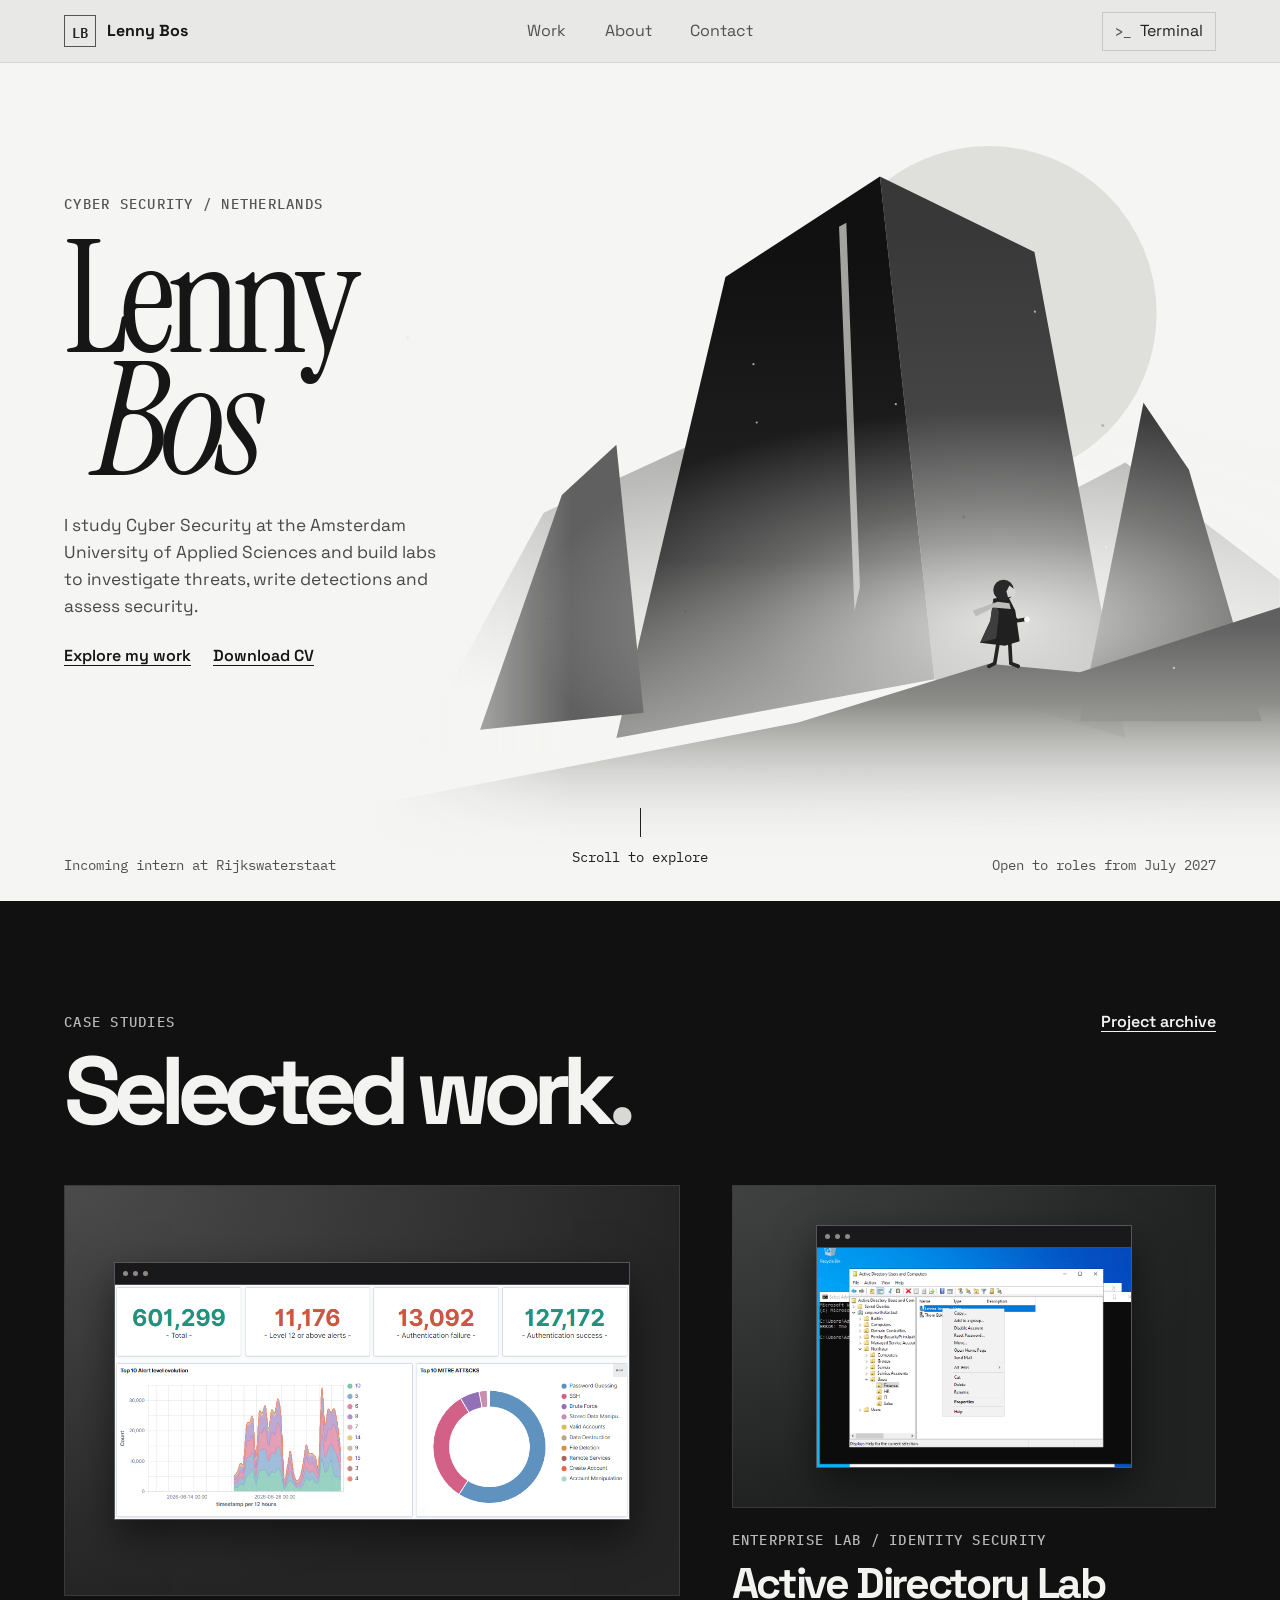
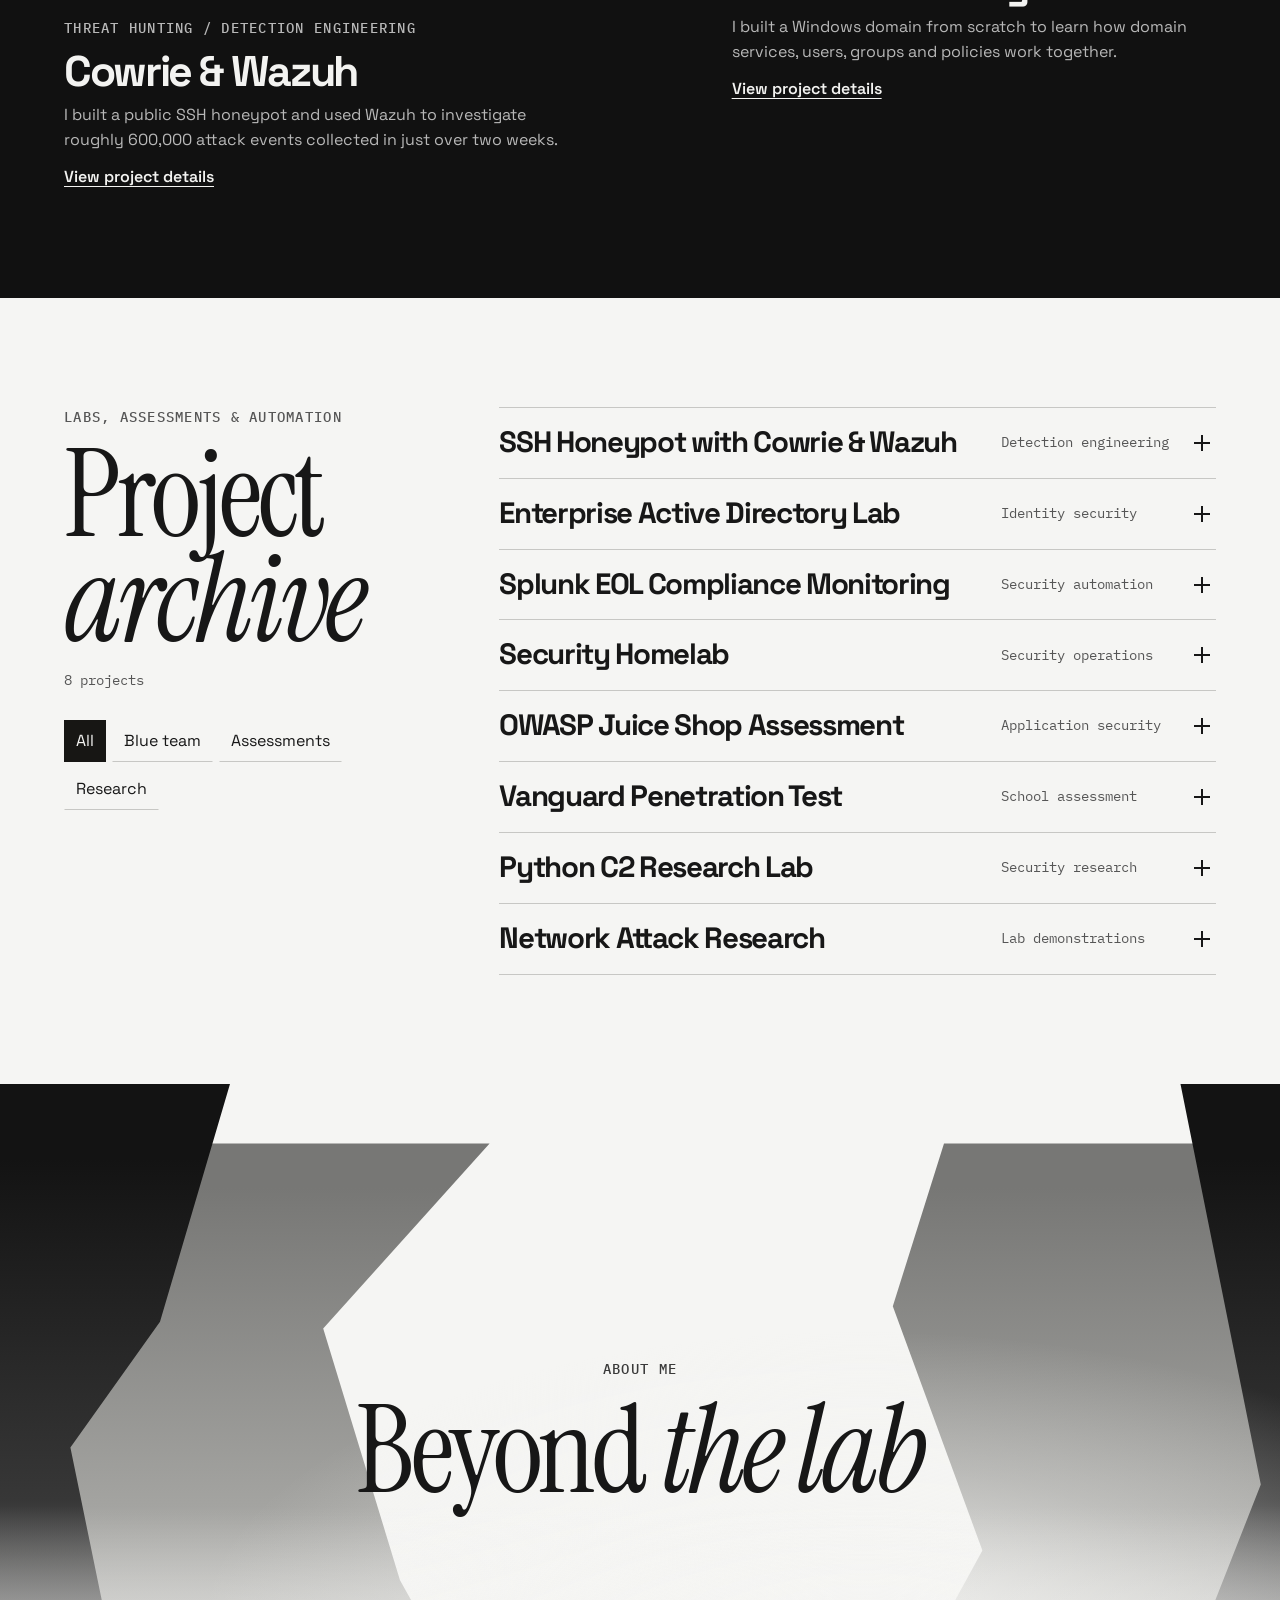
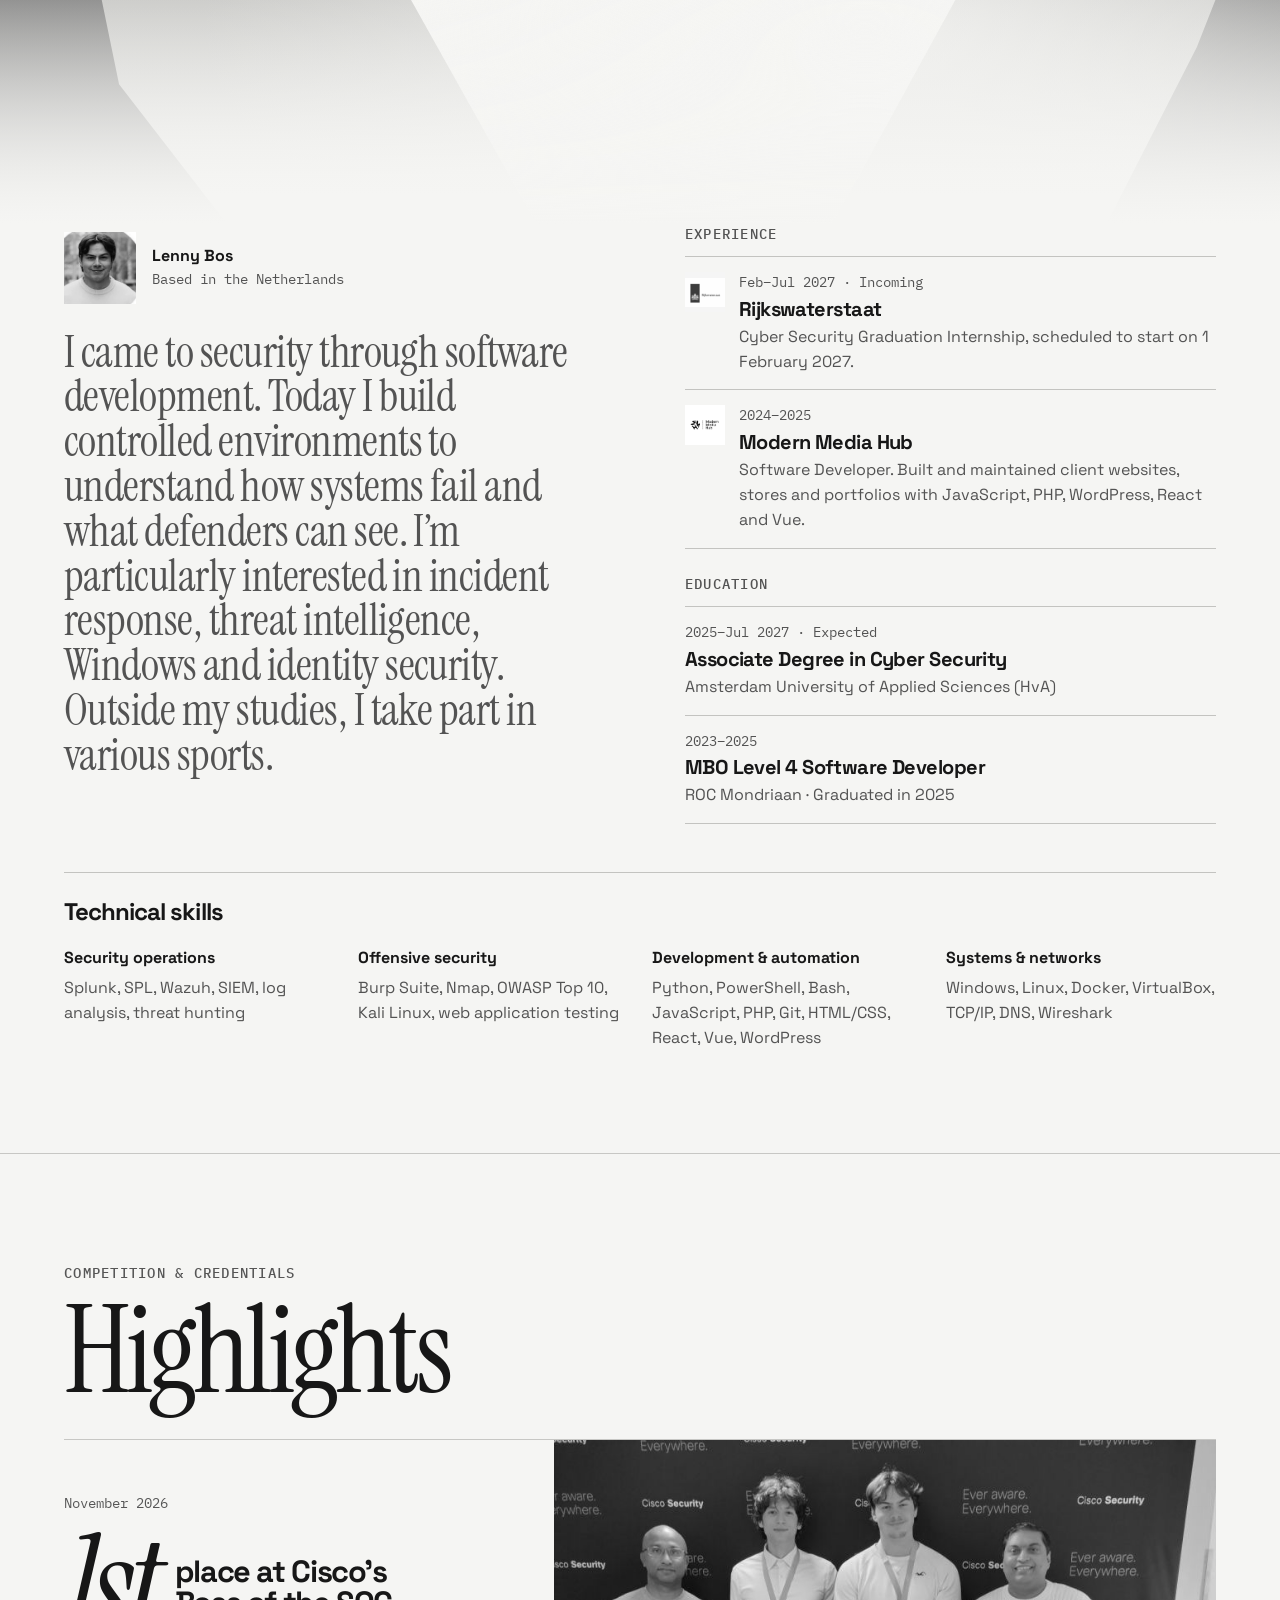
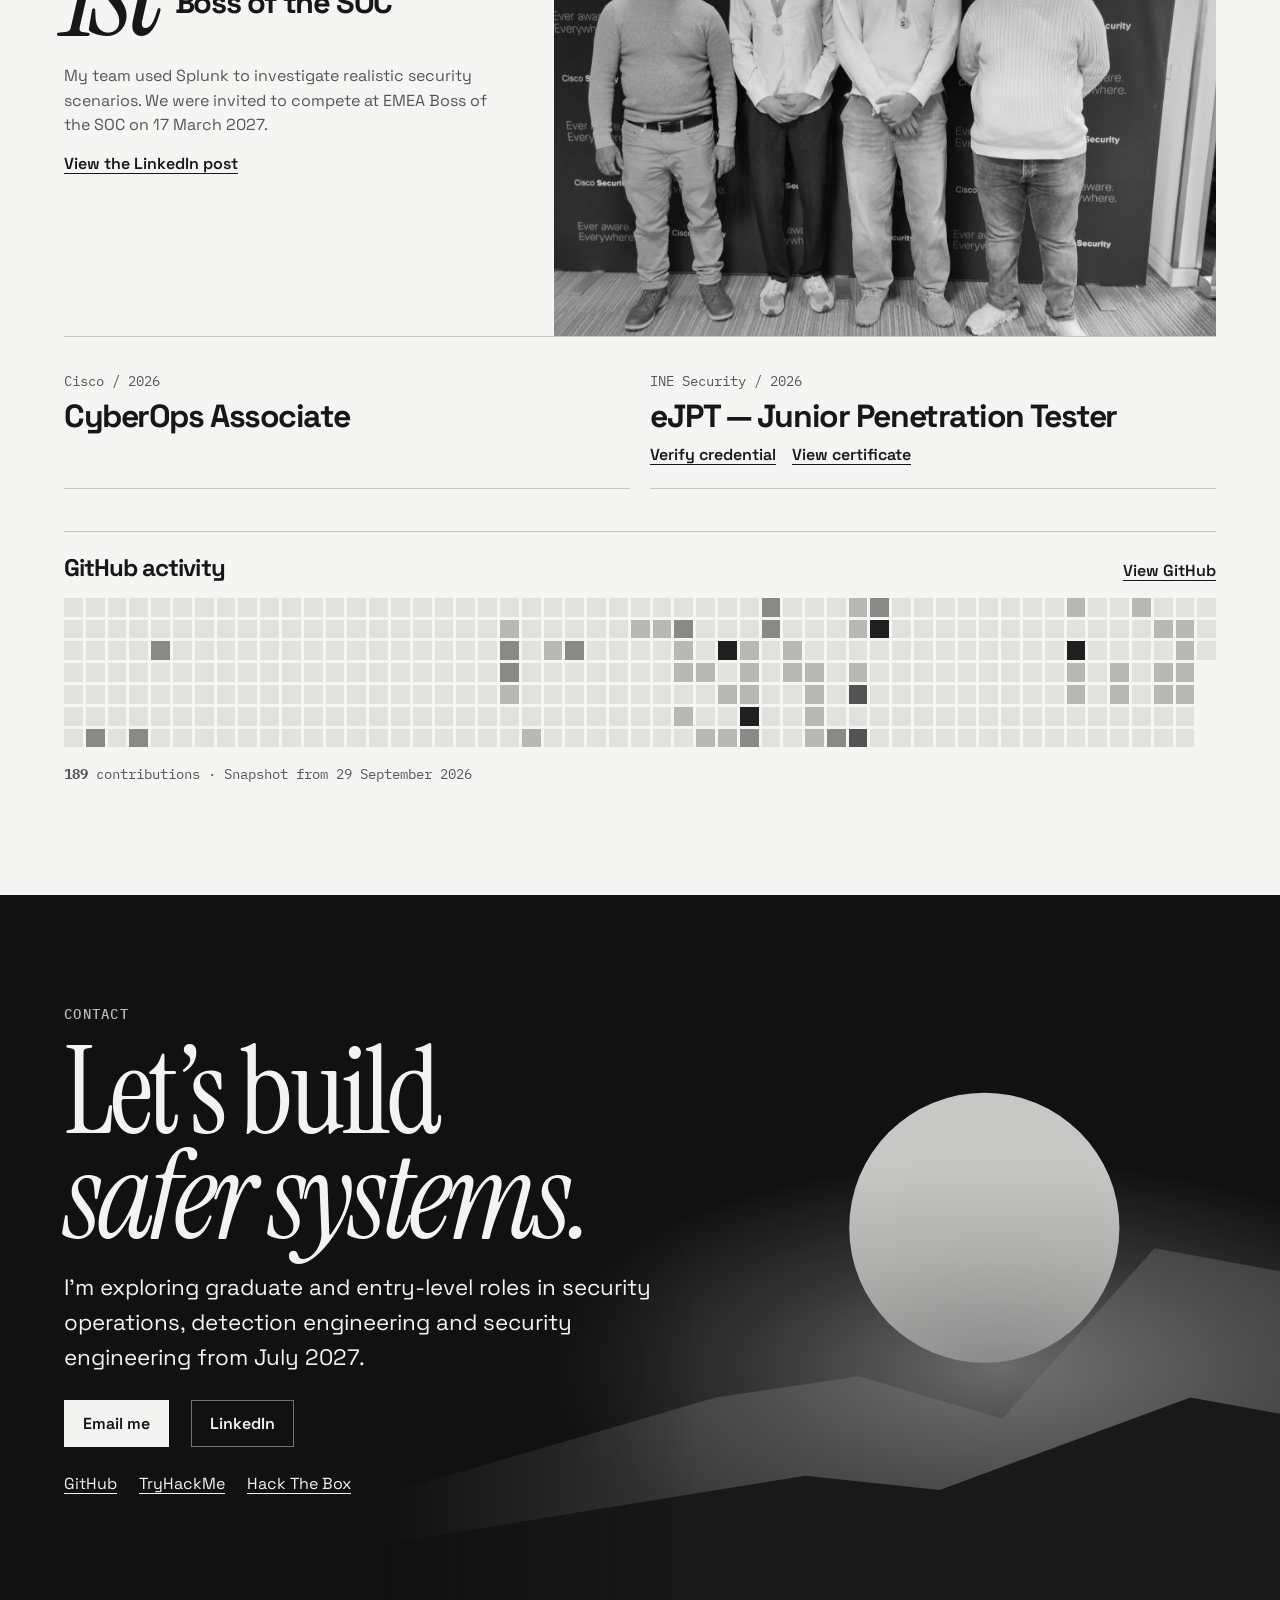
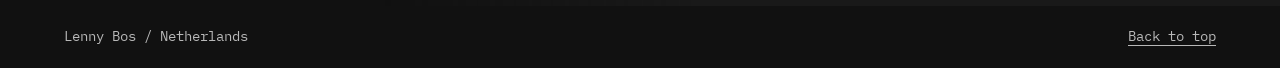
==== illustrated.html @ 84bdfced "Update" ====
<!doctype html>
<html lang="en">
<head>
  <meta charset="utf-8">
  <meta name="viewport" content="width=device-width, initial-scale=1">
  <meta name="theme-color" content="#f5f5f3">
  <meta name="description" content="Lenny Bos, Cyber Security student in the Netherlands. Explore hands-on work in detection engineering, threat hunting and security assessment.">
  <title>Lenny Bos — Cyber Security Portfolio</title>
  <link rel="icon" href="./favicon.ico?v=apple">
  <link rel="preconnect" href="https://fonts.googleapis.com">
  <link rel="preconnect" href="https://fonts.gstatic.com" crossorigin>
  <link href="https://fonts.googleapis.com/css2?family=IBM+Plex+Mono:wght@400;500;600&family=Instrument+Serif:ital@0;1&family=Space+Grotesk:wght@400;500;600;700&display=swap" rel="stylesheet">
  <link rel="stylesheet" href="./style.css">
  <script src="./activity.js" defer></script>
  <script src="./main.js" defer></script>
  <script src="./scenes.js" defer></script>
</head>
<body id="top">
  <a class="skip" href="#main">Skip to content</a>
  <header class="header">
    <div class="shell header-inner">
      <a class="brand" href="#top" aria-label="Lenny Bos, back to top"><span class="brand-icon" aria-hidden="true">LB</span> <span>Lenny Bos</span></a>
      <nav aria-label="Main navigation">
        <a href="#work">Work</a>
        <a href="#about">About</a>
        <a href="#contact">Contact</a>
      </nav>
      <div class="header-actions" hidden><button class="terminal-trigger" type="button" data-terminal><span aria-hidden="true">&gt;_</span> Terminal</button></div>
    </div>
  </header>
  <main id="main">
    <section class="hero" aria-labelledby="hero-title">
      <div class="hero-art" aria-hidden="true"><canvas data-scene="station"></canvas></div>
      <div class="hero-inner shell">
        <div class="hero-copy">
          <p class="mono kicker">Cyber Security / Netherlands</p>
          <h1 id="hero-title">Lenny <em>Bos</em></h1>
          <p class="hero-description">I study Cyber Security at the Amsterdam University of Applied Sciences and build labs to investigate threats, write detections and assess security.</p>
          <div class="actions">
            <a class="text-link" href="#work">Explore my work</a>
            <a class="text-link" href="./cv/CV_LENNY_BOS.pdf" download="Lenny_Bos_Resume.pdf">Download CV</a>
          </div>
        </div>
        <div class="hero-meta mono">
          <span>Incoming intern at Rijkswaterstaat</span>
          <a class="scroll-cue" href="#work"><span aria-hidden="true"></span>Scroll to explore</a>
          <span>Open to roles from July 2027</span>
        </div>
      </div>
    </section>

    <section class="work" id="work" aria-labelledby="work-title">
      <div class="shell">
        <div class="section-top"><p class="mono kicker">Case studies</p><a class="text-link" href="#archive">Project archive</a></div>
        <h2 id="work-title">Selected work<span class="accent">.</span></h2>
        <div class="case-grid">
          <article class="case">
            <a class="case-image wazuh" href="https://medium.com/meetcyber/building-a-threat-hunting-lab-with-cowrie-wazuh-analyzing-nearly-600-000-real-attack-events-12b21b0440cb" target="_blank" rel="noopener noreferrer" aria-label="Read the Cowrie and Wazuh case study on Medium">
              <div class="case-window"><div class="window-bar"><span></span><span></span><span></span></div><img src="./media/wazuh-threat-hunting.png" alt="Wazuh dashboard showing 601,299 attack events and MITRE ATT&amp;CK categories" width="953" height="434" loading="lazy"></div>
            </a>
            <p class="mono kicker">Threat hunting / Detection engineering</p>
            <h3>Cowrie &amp; Wazuh</h3>
            <p>I built a public SSH honeypot and used Wazuh to investigate roughly 600,000 attack events collected in just over two weeks.</p>
            <a class="text-link" href="#cowrie-wazuh" data-project-link>View project details</a>
          </article>
          <article class="case">
            <a class="case-image directory" href="https://medium.com/@lb0z/building-my-first-enterprise-active-directory-lab-from-scratch-e3ef325e29bb" target="_blank" rel="noopener noreferrer" aria-label="Read the Active Directory case study on Medium">
              <div class="case-window"><div class="window-bar"><span></span><span></span><span></span></div><img src="./media/active-directory-lab.png" alt="Active Directory Users and Computers in the enterprise lab" width="930" height="650" loading="lazy"></div>
            </a>
            <p class="mono kicker">Enterprise lab / Identity security</p>
            <h3>Active Directory Lab</h3>
            <p>I built a Windows domain from scratch to learn how domain services, users, groups and policies work together.</p>
            <a class="text-link" href="#active-directory" data-project-link>View project details</a>
          </article>
        </div>
      </div>
    </section>

    <section class="archive light" id="archive" aria-labelledby="archive-title">
      <div class="shell archive-layout">
        <div class="archive-heading">
          <p class="mono kicker">Labs, assessments &amp; automation</p>
          <h2 id="archive-title">Project <em>archive</em></h2>
          <p class="mono tally" aria-live="polite">8 projects</p>
          <div class="filters" role="group" aria-label="Filter projects" hidden>
            <button type="button" data-filter="all" aria-pressed="true">All</button>
            <button type="button" data-filter="defense" aria-pressed="false">Blue team</button>
            <button type="button" data-filter="assessment" aria-pressed="false">Assessments</button>
            <button type="button" data-filter="research" aria-pressed="false">Research</button>
          </div>
        </div>
        <div class="project-list">
          <details id="cowrie-wazuh" data-category="defense" data-file="cowrie-wazuh">
            <summary><span class="project-title">SSH Honeypot with Cowrie &amp; Wazuh</span><span class="project-type mono">Detection engineering</span><span class="plus" aria-hidden="true"></span></summary>
            <div class="project-detail"><p>I built custom Wazuh decoders and rules to turn Cowrie logs into alerts indexed in OpenSearch. Reconstructing a session showed how much context an alert label can miss. I’m extending the lab with threat intelligence and new detections.</p><p class="mono tags">Cowrie · Wazuh · OpenSearch · Linux · SSH</p><a class="text-link" href="https://medium.com/meetcyber/building-a-threat-hunting-lab-with-cowrie-wazuh-analyzing-nearly-600-000-real-attack-events-12b21b0440cb" target="_blank" rel="noopener noreferrer">Read the case study on Medium</a></div>
          </details>
          <details id="active-directory" data-category="defense" data-file="active-directory">
            <summary><span class="project-title">Enterprise Active Directory Lab</span><span class="project-type mono">Identity security</span><span class="plus" aria-hidden="true"></span></summary>
            <div class="project-detail"><p>I designed an enterprise-style Windows environment and configured domain services, users, groups and policies to study how identity and access are managed.</p><p class="mono tags">Active Directory · Windows · Group Policy</p><a class="text-link" href="https://medium.com/@lb0z/building-my-first-enterprise-active-directory-lab-from-scratch-e3ef325e29bb" target="_blank" rel="noopener noreferrer">Read the case study on Medium</a></div>
          </details>
          <details id="splunk-eol" data-category="defense" data-file="splunk-eol">
            <summary><span class="project-title">Splunk EOL Compliance Monitoring</span><span class="project-type mono">Security automation</span><span class="plus" aria-hidden="true"></span></summary>
            <div class="project-detail"><p>I used PowerShell to collect Windows build inventories and Microsoft lifecycle data, then sent the records to Splunk through HTTP Event Collector. SPL matches builds to lifecycle entries and dashboards flag unsupported systems for recurring compliance reports.</p><p class="mono tags">Splunk · SPL · PowerShell · Windows · Docker</p></div>
          </details>
          <details id="security-homelab" data-category="defense" data-file="security-homelab">
            <summary><span class="project-title">Security Homelab</span><span class="project-type mono">Security operations</span><span class="plus" aria-hidden="true"></span></summary>
            <div class="project-detail"><p>I set up isolated VirtualBox machines for simulation, target and monitoring roles. Using Wazuh for central monitoring, I compared activity from controlled simulations with the events and alerts recorded in the SIEM.</p><p class="mono tags">Wazuh · VirtualBox · Linux · Windows · SIEM</p></div>
          </details>
          <details id="juice-shop" data-category="assessment" data-file="juice-shop">
            <summary><span class="project-title">OWASP Juice Shop Assessment</span><span class="project-type mono">Application security</span><span class="plus" aria-hidden="true"></span></summary>
            <div class="project-detail"><p>I assessed an intentionally vulnerable web application in a controlled lab. The scope included injection, cross-site scripting, insecure direct object references and authentication weaknesses. I reported the impact and possible fixes.</p><p class="mono tags">Burp Suite · OWASP Top 10 · Web application testing</p></div>
          </details>
          <details id="vanguard" data-category="assessment" data-file="vanguard">
            <summary><span class="project-title">Vanguard Penetration Test</span><span class="project-type mono">School assessment</span><span class="plus" aria-hidden="true"></span></summary>
            <div class="project-detail"><p>I reviewed Windows privilege boundaries in a grey-box assessment for a fictional organisation. My report mapped the findings to their risks and prioritised remediation.</p><p class="mono tags">Windows · PowerShell · PrivescCheck · Sysinternals · Reporting</p></div>
          </details>
          <details id="python-c2" data-category="research" data-file="python-c2">
            <summary><span class="project-title">Python C2 Research Lab</span><span class="project-type mono">Security research</span><span class="plus" aria-hidden="true"></span></summary>
            <div class="project-detail"><p>I studied command-and-control behaviour and the defensive implications of remote administration in an isolated Python lab.</p><p class="mono tags">Python · C2 research · Isolated lab</p></div>
          </details>
          <details id="network-research" data-category="research" data-file="network-research">
            <summary><span class="project-title">Network Attack Research</span><span class="project-type mono">Lab demonstrations</span><span class="plus" aria-hidden="true"></span></summary>
            <div class="project-detail"><p>I ran controlled lab demonstrations to study how man-in-the-middle activity, DNS spoofing and denial-of-service affect network traffic and how to detect and mitigate them.</p><p class="mono tags">Network security · TCP/IP · DNS · Wireshark</p></div>
          </details>
        </div>
      </div>
    </section>

    <section class="about" id="about" aria-labelledby="about-title">
      <div class="about-scene">
        <canvas data-scene="passage" aria-hidden="true"></canvas>
        <div class="about-title" data-reveal>
          <p class="mono kicker">About me</p>
          <h2 id="about-title">Beyond <em>the lab</em></h2>
        </div>
      </div>
      <div class="shell">
        <div class="about-grid">
          <div class="about-intro">
            <div class="profile"><img src="./media/lenny-bos.webp" alt="Portrait of Lenny Bos" width="80" height="80" loading="lazy"><div><strong>Lenny Bos</strong><span class="mono">Based in the Netherlands</span></div></div>
            <p>I came to security through software development. Today I build controlled environments to understand how systems fail and what defenders can see. I’m particularly interested in incident response, threat intelligence, Windows and identity security. Outside my studies, I take part in various sports.</p>
          </div>
          <div class="timeline">
            <h3 class="mono kicker" id="experience">Experience</h3>
            <article><img src="./media/rijkswaterstaat-logo.jpg" alt="" width="44" height="44" loading="lazy"><div><p class="mono">Feb–Jul 2027 · Incoming</p><h4>Rijkswaterstaat</h4><p>Cyber Security Graduation Internship, scheduled to start on <time datetime="2027-02-01">1 February 2027</time>.</p></div></article>
            <article><img src="./media/modern-media-hub-logo.png" alt="" width="44" height="44" loading="lazy"><div><p class="mono">2024–2025</p><h4>Modern Media Hub</h4><p>Software Developer. Built and maintained client websites, stores and portfolios with JavaScript, PHP, WordPress, React and Vue.</p></div></article>
            <h3 class="mono kicker" id="education">Education</h3>
            <article><div><p class="mono">2025–Jul 2027 · Expected</p><h4>Associate Degree in Cyber Security</h4><p>Amsterdam University of Applied Sciences (HvA)</p></div></article>
            <article><div><p class="mono">2023–2025</p><h4>MBO Level 4 Software Developer</h4><p>ROC Mondriaan · Graduated in 2025</p></div></article>
          </div>
        </div>
        <div class="skills" id="skills">
          <h3>Technical skills</h3>
          <dl>
            <div><dt>Security operations</dt><dd>Splunk, SPL, Wazuh, SIEM, log analysis, threat hunting</dd></div>
            <div><dt>Offensive security</dt><dd>Burp Suite, Nmap, OWASP Top 10, Kali Linux, web application testing</dd></div>
            <div><dt>Development &amp; automation</dt><dd>Python, PowerShell, Bash, JavaScript, PHP, Git, HTML/CSS, React, Vue, WordPress</dd></div>
            <div><dt>Systems &amp; networks</dt><dd>Windows, Linux, Docker, VirtualBox, TCP/IP, DNS, Wireshark</dd></div>
          </dl>
        </div>
      </div>
    </section>

    <section class="highlights light" id="highlights" aria-labelledby="highlights-title">
      <div class="shell">
        <p class="mono kicker">Competition &amp; credentials</p>
        <h2 id="highlights-title">Highlights</h2>
        <article class="award">
          <div class="award-copy">
            <time class="mono" datetime="2026-11">November 2026</time>
            <h3><strong>1st</strong> <span>place at Cisco’s<br>Boss of the SOC</span></h3>
            <p>My team used Splunk to investigate realistic security scenarios. We were invited to compete at EMEA Boss of the SOC on <time datetime="2027-03-17">17 March 2027</time>.</p>
            <a class="text-link" href="https://nl.linkedin.com/posts/lennybos_cybersecurity-splunk-bots-activity-7529114454551203840-PKvB" target="_blank" rel="noopener noreferrer">View the LinkedIn post</a>
          </div>
          <img src="./media/bots-first-place.jpg" alt="Medal winners and attendees in front of the Cisco Security backdrop" width="800" height="600" loading="lazy">
        </article>
        <div class="credentials" id="certifications">
          <article><p class="mono">Cisco / 2026</p><h3>CyberOps Associate</h3></article>
          <article><p class="mono">INE Security / 2026</p><h3>eJPT — Junior Penetration Tester</h3><div class="credential-links"><a class="text-link" href="https://certs.ine.com/be597e32-3354-403e-9b17-cd4957b61afb" target="_blank" rel="noopener noreferrer">Verify credential</a><a class="text-link" href="./media/ejpt-certificate-lenny-bos.png" target="_blank" rel="noopener noreferrer">View certificate</a></div></article>
        </div>
        <div class="activity" id="github-activity">
          <div class="section-top"><h3>GitHub activity</h3><a class="text-link" href="https://github.com/johanlieber23" target="_blank" rel="noopener noreferrer">View GitHub</a></div>
          <div class="activity-scroll" hidden><div id="activity-grid" role="img" aria-label="GitHub contribution heatmap"></div></div>
          <p class="mono"><strong id="activity-total">189</strong> contributions · Snapshot from <time datetime="2026-09-29">29 September 2026</time></p>
        </div>
      </div>
    </section>

    <section class="contact" id="contact" aria-labelledby="contact-title">
      <div class="contact-art" aria-hidden="true"><canvas data-scene="horizon"></canvas></div>
      <div class="shell contact-inner" data-reveal>
        <p class="mono kicker">Contact</p>
        <h2 id="contact-title">Let’s build<br><em>safer systems.</em></h2>
        <p>I’m exploring graduate and entry-level roles in security operations, detection engineering and security engineering from July 2027.</p>
        <div class="actions"><a class="button dark-button" href="mailto:lenny.bos07@gmail.com">Email me</a><a class="button outline" href="https://www.linkedin.com/in/lennybos" target="_blank" rel="noopener noreferrer">LinkedIn</a></div>
        <div class="contact-links"><a href="https://github.com/johanlieber23" target="_blank" rel="noopener noreferrer">GitHub</a><a href="https://tryhackme.com/p/lb0z" target="_blank" rel="noopener noreferrer">TryHackMe</a><a href="https://ctf.hackthebox.com/user/profile/1011845" target="_blank" rel="noopener noreferrer">Hack The Box</a></div>
      </div>
    </section>
  </main>
  <footer class="shell footer mono"><span>Lenny Bos / Netherlands</span><a href="#top">Back to top</a></footer>

  <dialog class="terminal" id="terminal" aria-labelledby="terminal-title">
    <div class="terminal-head"><h2 class="mono" id="terminal-title">Portfolio terminal</h2><form method="dialog"><button class="terminal-close" aria-label="Close terminal">×</button></form></div>
    <div class="terminal-body">
      <div class="terminal-output mono" id="terminal-output" role="log" aria-label="Command output" tabindex="0"><p>Welcome to Lenny Bos’s portfolio. Type <strong>help</strong> to see commands.</p></div>
      <form class="command-form">
        <label for="command-input" class="mono"><span class="sr-only">Command</span><span aria-hidden="true">guest@lenny:~$</span></label>
        <input id="command-input" spellcheck="false" autocomplete="off" autocapitalize="off" autofocus>
        <button type="submit">Run</button>
      </form>
      <div class="terminal-shortcuts" aria-label="Example commands"><button type="button" data-command="help">help</button><button type="button" data-command="ls">ls</button><button type="button" data-command="about">about</button><button type="button" data-command="contact">contact</button></div>
    </div>
  </dialog>
</body>
</html>
---- style.css ----
:root {
  color-scheme: light;
  --bg: #111;
  --ink: #f3f3f1;
  --muted: #b8b8b8;
  --line: #3a3a3a;
  --accent: #d8d8d4;
  --paper: #f5f5f3;
  --mono: "IBM Plex Mono", Consolas, monospace;
  --serif: "Instrument Serif", Georgia, serif;
  --sans: "Space Grotesk", "Segoe UI", sans-serif;
}
*, *::before, *::after { box-sizing: border-box; }
[hidden] { display: none !important; }
html { scroll-behavior: smooth; scroll-padding-top: 85px; }
body { margin: 0; background: var(--bg); color: var(--ink); font: 1rem/1.55 var(--sans); }
::selection { background: var(--accent); color: #15110f; }
a { color: inherit; text-underline-offset: .25em; }
button, input { font: inherit; }
button { cursor: pointer; }
img { display: block; max-width: 100%; }
:focus-visible { outline: 2px solid currentColor; outline-offset: 5px; }
h1, h2, h3, h4, p, figure, dl, dd { margin: 0; }
.shell { width: min(1320px, 100% - clamp(40px, 10vw, 160px)); margin-inline: auto; }
.mono { font-family: var(--mono); font-size: .875rem; }
.accent { color: var(--accent); }
.kicker { text-transform: uppercase; letter-spacing: .09em; font-weight: 500; color: var(--muted); }
.skip { position: fixed; z-index: 10; inset: 10px auto auto 10px; padding: .5rem 1rem; color: #181412; background: var(--accent); transform: translateY(-150%); }
.skip:focus { transform: translateY(0); }
.sr-only { position: absolute; width: 1px; height: 1px; padding: 0; overflow: hidden; clip-path: inset(50%); white-space: nowrap; }

.header { position: sticky; top: 0; z-index: 3; color: #171717; background: rgb(245 245 243 / .95); border-bottom: 1px solid #d4d4d1; backdrop-filter: blur(12px); }
.header-inner { min-height: 62px; display: grid; grid-template-columns: 1fr auto 1fr; align-items: center; gap: 12px; }
.brand { justify-self: start; display: inline-flex; align-items: center; gap: 11px; font-weight: 700; text-decoration: none; }
.brand-icon { display: grid; place-items: center; width: 32px; height: 32px; color: #242424; border: 1px solid #555; font: 600 .875rem var(--mono); }
.header nav { display: flex; gap: clamp(16px, 3vw, 42px); }
.header nav a { text-decoration: none; color: #505050; }
.header nav a:hover { color: #171717; text-decoration: underline; }
.header-actions { justify-self: end; }
.terminal-trigger { display: flex; align-items: center; gap: 9px; min-height: 39px; padding: 0 12px; border: 1px solid #c8c8c6; background: transparent; color: #222; }
.terminal-trigger span { font: 500 .875rem var(--mono); color: #555; }
.terminal-trigger:hover { border-color: #202020; }

#main { overflow: clip; }
.hero { position: relative; isolation: isolate; color: #161616; background: #f5f5f3; }
.hero-art { position: absolute; inset: 0 0 0 29%; z-index: -1; }
[data-scene] { position: absolute; inset: 0; width: 100%; height: 100%; pointer-events: none; }
.hero-art { mask-image: linear-gradient(90deg, transparent, black 22%); }
.hero-inner { min-height: min(880px, calc(100svh - 62px)); display: grid; grid-template-rows: 1fr auto; }
.hero-copy { align-self: center; position: relative; width: max-content; max-width: 100%; padding-block: clamp(50px, 8vw, 120px); }
.hero-copy .kicker { color: #555; }
.hero h1 { font: 400 clamp(6rem, 12.25vw, 13rem)/.78 var(--serif); letter-spacing: -.055em; margin: 22px 0 30px; }
.hero h1 em { display: block; padding-left: .19em; }
.hero-description { max-width: 35ch; color: #494949; font-size: clamp(1rem, 1.35vw, 1.22rem); }
.actions { display: flex; align-items: center; flex-wrap: wrap; gap: 12px 22px; margin-top: 25px; }
.button { display: inline-flex; align-items: center; justify-content: center; text-decoration: none; padding: 12px 18px; min-height: 47px; border: 1px solid transparent; font-weight: 600; line-height: 1.2; transition: background-color .18s, border-color .18s, color .18s; }
.outline { border-color: var(--line); color: inherit; }
.outline:hover { border-color: currentColor; }
.hero-meta { display: grid; grid-template-columns: 1fr auto 1fr; align-items: end; gap: 18px; color: #505050; padding: 0 0 24px; }
.hero-meta > :last-child { text-align: right; }
.scroll-cue { display: grid; justify-items: center; gap: 10px; padding: 8px; text-decoration: none; color: #202020; }
.scroll-cue span { display: block; width: 1px; height: 29px; background: currentColor; transform-origin: top; }
.scroll-cue:hover span { animation: draw-line .65s ease-out; }
@keyframes draw-line { from { transform: scaleY(.25); } to { transform: scaleY(1); } }

.work, .archive, .highlights, .contact { padding-block: clamp(60px, 8.5vw, 120px); }
.section-top { display: flex; justify-content: space-between; align-items: baseline; flex-wrap: wrap; gap: 8px 18px; }
main h2 { font-size: clamp(2.9rem, 7.5vw, 7.25rem); line-height: .95; letter-spacing: -.09em; font-weight: 700; margin-top: .12em; }
.text-link { font-weight: 600; }
.text-link:hover { color: var(--accent); }
.case-grid { display: grid; grid-template-columns: 1.12fr .88fr; gap: clamp(24px, 4vw, 56px); margin-top: clamp(25px, 4vw, 48px); }
.case-image { display: grid; place-items: center; aspect-ratio: 1.5; overflow: hidden; padding: 8%; border: 1px solid var(--line); }
.case-image.wazuh { background: radial-gradient(ellipse at top left, #4b4b4b, #242424 72%); }
.case-image.directory { background: radial-gradient(ellipse at top left, #404242, #202121 72%); }
.case-window { width: 100%; border: 1px solid #ffffff45; background: #19191b; box-shadow: 0 16px 38px #0008; transition: transform .3s ease; overflow: hidden; }
.case-image.directory .case-window { width: 78%; }
.case-image:hover .case-window { transform: scale(1.06); }
.case-window img { width: 100%; height: auto; }
.window-bar { display: flex; gap: 5px; padding: 8px; border-bottom: 1px solid #ffffff38; }
.window-bar span { width: 5px; height: 5px; border-radius: 50%; background: #e7dbca95; }
.case > .kicker { margin-top: 22px; }
.case h3 { font-size: clamp(1.65rem, 3.35vw, 3.25rem); line-height: 1.05; letter-spacing: -.055em; margin: 9px 0; }
.case > p:not(.kicker) { max-width: 52ch; color: var(--muted); margin-bottom: 12px; }

.light { background: var(--paper); color: #171717; --muted: #565656; --line: #c7c7c4; }
.light .text-link:hover, .hero .text-link:hover { color: #535353; }
main :is(.archive, .about, .highlights, .contact) h2 { font: 400 clamp(4rem, 9.5vw, 10rem)/.86 var(--serif); letter-spacing: -.035em; }
.archive-layout { display: grid; grid-template-columns: minmax(16rem, .75fr) minmax(0, 1.5fr); align-items: start; gap: clamp(25px, 6vw, 100px); }
.archive-heading { position: sticky; top: 110px; }
.archive-heading h2 em { display: block; }
.tally { color: var(--muted); margin-top: 18px; }
.archive .project-list { margin-top: 0; }
.archive .filters { margin-bottom: 0; }
.archive .filters button { padding: 5px 11px; border-color: transparent; border-bottom-color: var(--line); }
.filters { display: flex; flex-wrap: wrap; gap: 6px; margin: 28px 0 21px; }
.filters button { color: inherit; background: transparent; min-height: 42px; padding: 6px 14px; border: 1px solid var(--line); }
.filters button:hover { border-color: #171614; }
.filters button[aria-pressed="true"] { background: #171614; color: var(--paper); border-color: #171614; }
.project-list { border-top: 1px solid var(--line); margin-top: 24px; }
.project-list details { border-bottom: 1px solid var(--line); scroll-margin-top: 10px; }
.project-list summary { display: grid; grid-template-columns: 1fr minmax(160px, 25%) 24px; align-items: center; gap: 12px; padding: 18px 0; min-height: 68px; list-style: none; cursor: pointer; }
.project-list summary::-webkit-details-marker { display: none; }
.project-list summary:hover .project-title, .project-list details[open] .project-title { color: #555; }
.project-title { font-weight: 700; font-size: clamp(1.15rem, 2.3vw, 2rem); line-height: 1.15; letter-spacing: -.045em; }
.project-type { color: var(--muted); }
.plus { position: relative; display: block; width: 20px; height: 20px; }
.plus::before, .plus::after { content: ""; position: absolute; background: currentColor; }
.plus::before { inset: 9px 2px; }
.plus::after { inset: 2px 9px; }
details[open] .plus::after { visibility: hidden; }
.project-detail { padding: 0 0 24px; max-width: 66ch; }
.tags { color: var(--muted); margin: 12px 0; }

.about { background: var(--paper); color: #171717; --muted: #535353; --line: #c3c3c0; padding-bottom: clamp(62px, 8vw, 120px); }
.about-scene { position: relative; isolation: isolate; display: grid; place-items: center; min-height: clamp(360px, 60vw, 740px); overflow: hidden; text-align: center; padding: 28px 20px 72px; }
.about-scene canvas { z-index: -1; }
.about-title { position: relative; }
.about-title .kicker { color: #3a3a3a; }
.about-title h2 { margin-top: .15em; }
.about-grid { display: grid; grid-template-columns: 1fr 1fr; gap: clamp(32px, 7vw, 110px); }
.about-grid { align-items: start; }
.about-intro { padding-top: 8px; }
.about-intro > p { font: 400 clamp(1.95rem, 3.4vw, 3.35rem)/1.03 var(--serif); letter-spacing: -.012em; }
.profile { display: flex; align-items: center; gap: 16px; margin-bottom: 26px; }
.profile img { object-fit: cover; width: 72px; height: 72px; filter: grayscale(1); }
.profile strong, .profile span { display: block; }
.profile span, .about-grid p:not(.kicker) { color: var(--muted); }
.about-grid > div > p { max-width: 50ch; }
.timeline h3 { padding: 0 0 11px; border-bottom: 1px solid var(--line); }
.timeline article + h3 { margin-top: 25px; }
.timeline article { display: flex; gap: 14px; align-items: start; padding: 15px 0; border-bottom: 1px solid var(--line); }
.timeline img { width: 40px; height: 40px; object-fit: contain; background: #f5f5f3; filter: grayscale(1); }
.timeline h4 { font-size: 1.25rem; letter-spacing: -.028em; }
.skills { margin-top: 48px; border-top: 1px solid var(--line); padding-top: 20px; }
.skills h3, .activity h3 { font-size: 1.5rem; letter-spacing: -.04em; }
.skills dl { display: grid; grid-template-columns: repeat(4, 1fr); gap: 24px; margin-top: 16px; }
.skills dt { font-weight: 700; margin-bottom: 5px; }
.skills dd { color: var(--muted); }

.highlights { border-top: 1px solid var(--line); }
.award { display: grid; grid-template-columns: .85fr 1.15fr; border-block: 1px solid var(--line); margin-top: 35px; }
.award-copy { padding: clamp(28px, 4vw, 60px) clamp(18px, 4vw, 60px) clamp(28px, 4vw, 60px) 0; }
.award time.mono { color: var(--muted); }
.award h3 { display: flex; flex-wrap: wrap; align-items: center; gap: 5px 18px; font-size: clamp(1.45rem, 2.4vw, 2.55rem); line-height: 1; letter-spacing: -.045em; margin: 13px 0 17px; }
.award h3 strong { font: italic 400 clamp(5rem, 11vw, 10rem)/.84 var(--serif); letter-spacing: -.055em; }
.award p { color: var(--muted); margin-bottom: 14px; max-width: 48ch; }
.award img { width: 100%; height: 100%; min-height: 290px; object-fit: cover; filter: grayscale(1); }
.credentials { display: grid; grid-template-columns: 1fr 1fr; gap: 20px; margin: 20px 0 42px; }
.credentials article { border-bottom: 1px solid var(--line); padding: 14px 0 20px; }
.credentials p, .activity p { color: var(--muted); }
.credentials h3 { font-size: clamp(1.25rem, 2.5vw, 2rem); letter-spacing: -.045em; line-height: 1.15; margin-top: 5px; }
.credential-links { display: flex; flex-wrap: wrap; gap: 6px 16px; margin-top: 8px; }
.activity { border-top: 1px solid var(--line); padding-top: 17px; }
.activity-scroll { overflow-x: auto; margin: 12px 0; padding-bottom: 5px; }
#activity-grid { min-width: 570px; display: grid; grid-auto-flow: column; grid-template-rows: repeat(7, 1fr); gap: 3px; }
.activity-day { aspect-ratio: 1; background: #e1e1de; }
.activity-day[data-level="1"] { background: #b8b8b5; }
.activity-day[data-level="2"] { background: #898987; }
.activity-day[data-level="3"] { background: #535353; }
.activity-day[data-level="4"] { background: #202020; }
.activity-day:empty:not([data-level]) { background: transparent; }

.contact { background: var(--bg); color: var(--ink); position: relative; isolation: isolate; overflow: hidden; min-height: 620px; display: grid; align-items: center; }
.contact-art { position: absolute; inset: 0 0 0 30%; z-index: -1; mask-image: linear-gradient(90deg, transparent, black 35%); }
.contact .kicker { color: var(--muted); }
.contact p:not(.kicker) { max-width: 45ch; font-size: clamp(1.05rem, 1.8vw, 1.4rem); margin-top: 22px; }
.dark-button { color: #141414; background: var(--ink); }
.dark-button:hover { background: #cdcdcd; }
.contact .outline { border-color: #737373; }
.contact .outline:hover { background: var(--ink); color: #161616; }
.contact-links, .footer { display: flex; flex-wrap: wrap; gap: 10px 22px; }
.contact-links { margin-top: 25px; }
.footer { justify-content: space-between; align-items: center; padding-block: 20px; color: var(--muted); }

.terminal { width: min(700px, calc(100% - 30px)); padding: 0; background: #171717; color: var(--ink); border: 1px solid #656565; }
.terminal::backdrop { background: #080808d9; }
.terminal-head { display: flex; justify-content: space-between; align-items: center; gap: 10px; padding: 6px 15px; background: #272727; border-bottom: 1px solid #656565; }
.terminal-head h2 { font-weight: 600; color: var(--accent); }
.terminal-close { border: 0; background: transparent; color: var(--ink); font-size: 1.5rem; width: 40px; min-height: 40px; }
.terminal-body { padding: 16px; }
.terminal-output { height: min(280px, 35dvh); overflow: auto; white-space: pre-wrap; overflow-wrap: anywhere; padding: 4px; }
.terminal-output p { margin: 0 0 8px; }
.terminal-output .command-echo { color: var(--accent); }
.command-form { display: flex; align-items: center; gap: 8px; border-block: 1px solid #656565; margin-top: 12px; padding-block: 8px; }
.command-form label { color: var(--accent); }
.command-form input { flex: 1; min-width: 0; background: #202020; color: var(--ink); border: 1px solid #656565; font-family: var(--mono); min-height: 38px; padding: 0 7px; }
.command-form button, .terminal-shortcuts button { border: 1px solid #656565; background: transparent; color: var(--ink); min-height: 38px; padding: 4px 10px; font: .875rem var(--mono); }
.command-form button:hover, .terminal-shortcuts button:hover { border-color: var(--accent); }
.terminal-shortcuts { display: flex; flex-wrap: wrap; gap: 6px; margin-top: 10px; }

@media (max-width: 900px) {
  .hero-art { mask-image: linear-gradient(90deg, transparent 10%, black 35%); }
  .archive-layout { grid-template-columns: 1fr; }
  .archive-heading { position: static; }
  .archive-heading h2 em { display: inline; }
  .skills dl { grid-template-columns: 1fr 1fr; }
}
@media (651px <= width <= 800px) {
  .hero-description { max-width: 29ch; }
}
@media (max-width: 650px) {
  html { scroll-padding-top: 64px; }
  .header-inner { min-height: 58px; }
  .header-inner > .brand > span:last-child { display: none; }
  .header nav { gap: clamp(9px, 3.5vw, 20px); font-size: .9rem; }
  .terminal-trigger { gap: 4px; font-size: .82rem; padding-inline: 6px; }
  .terminal-trigger span { display: none; }
  .hero-inner { min-height: 0; }
  .hero-art { inset: auto 0 58px; height: clamp(290px, 95vw, 500px); mask-image: none; }
  .hero-copy { padding: 45px 0 clamp(300px, 90vw, 465px); }
  .hero h1 { font-size: clamp(5rem, 17vw, 7rem); margin: 12px 0 15px; }
  .hero h1 em { display: inline; padding-left: 0; }
  .hero-description { max-width: 31ch; }
  .hero-meta { grid-template-columns: 1fr 1fr; gap: 8px 13px; font-size: .8125rem; }
  .scroll-cue { display: none; }
  .case-grid, .about-grid, .award, .credentials { grid-template-columns: 1fr; }
  .case-grid { row-gap: 38px; }
  .project-list summary { grid-template-columns: 1fr 20px; gap: 4px 12px; }
  .project-type { grid-row: 2; grid-column: 1; }
  .plus { grid-row: 1 / 3; grid-column: 2; }
  .award img { height: auto; min-height: 0; }
  .contact { min-height: 540px; }
  .contact-art { inset: 0; mask-image: linear-gradient(180deg, transparent 30%, #0007 75%, black); }
}
@media (prefers-reduced-motion: no-preference) {
  .hero-copy { animation: arrive .85s ease-out both; }
  .hero-art { animation: appear 1.15s ease-out both; }
  .revealed { animation: arrive .8s ease-out both; }
  @keyframes arrive { from { opacity: 0; transform: translateY(15px); } to { opacity: 1; transform: translateY(0); } }
  @keyframes appear { from { opacity: .25; } to { opacity: 1; } }
}
@media (prefers-reduced-motion: reduce) {
  *, *::before, *::after { scroll-behavior: auto !important; transition: none !important; }
}
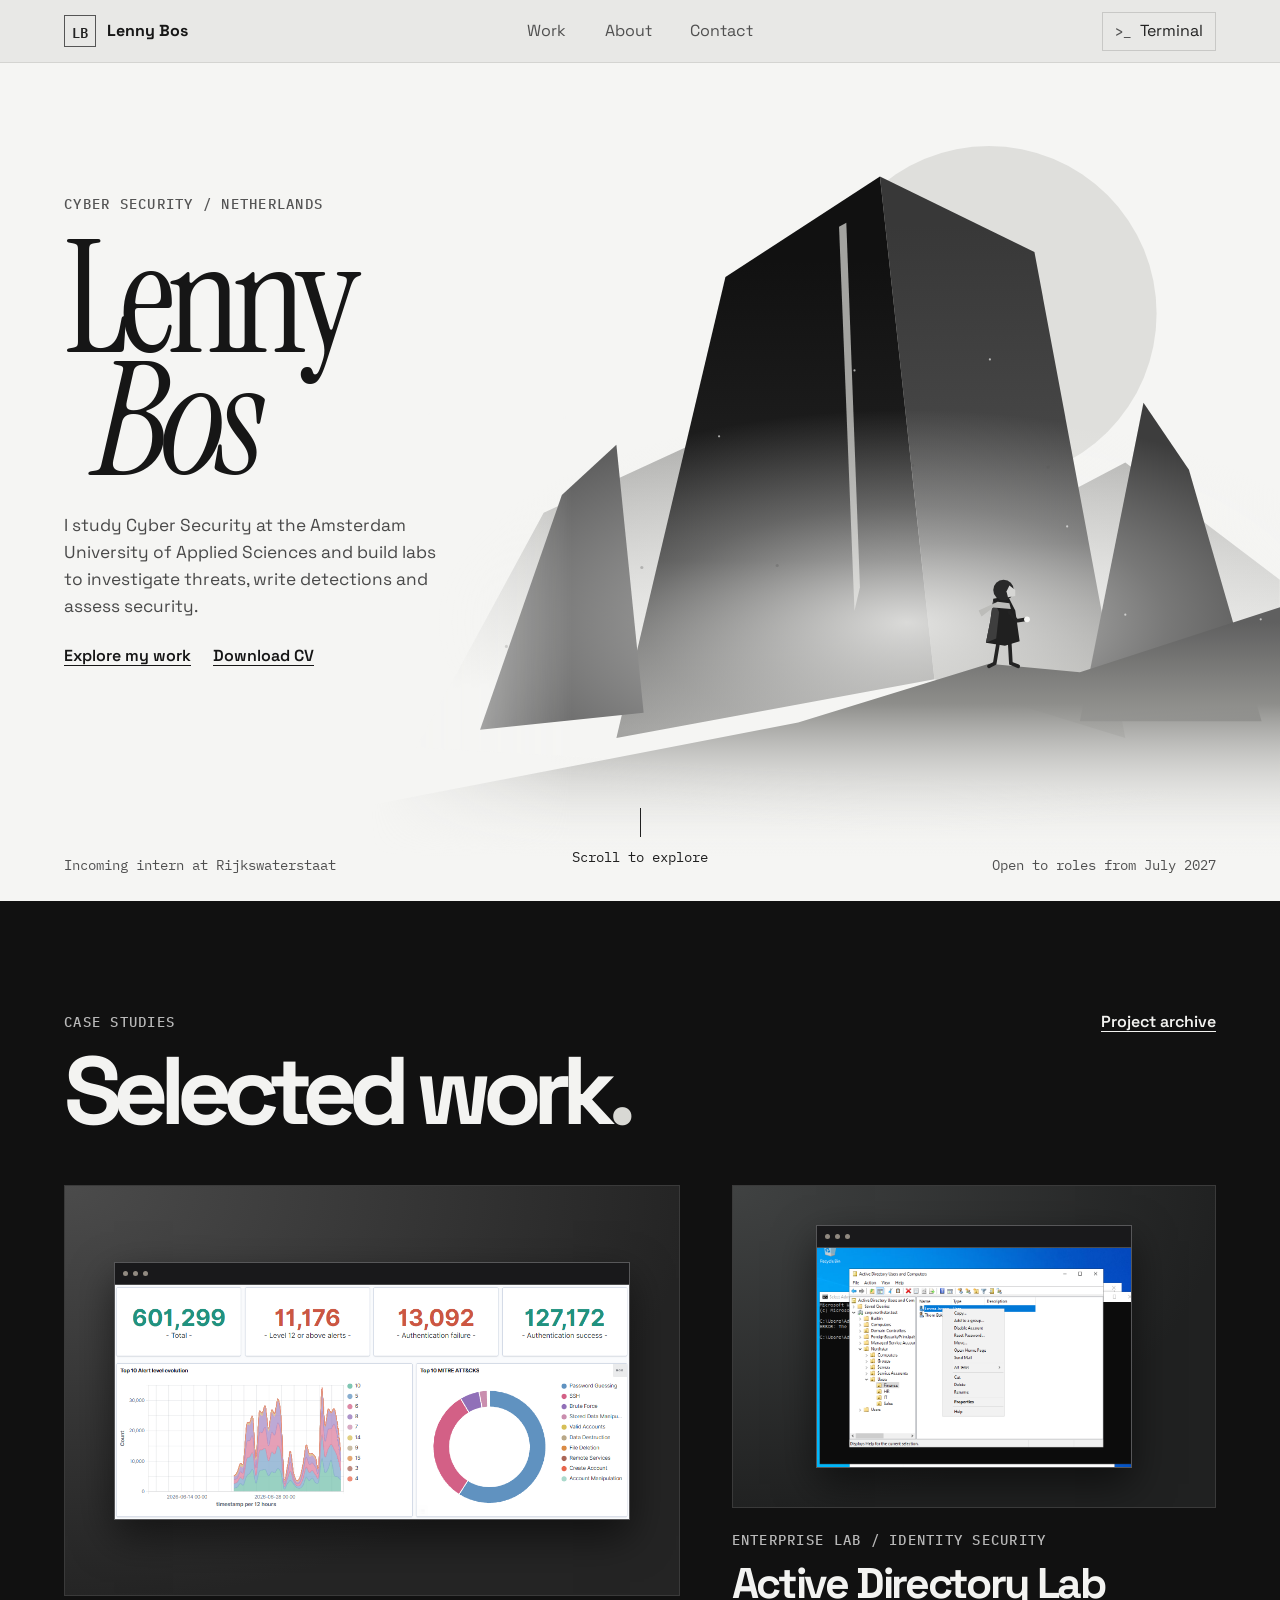
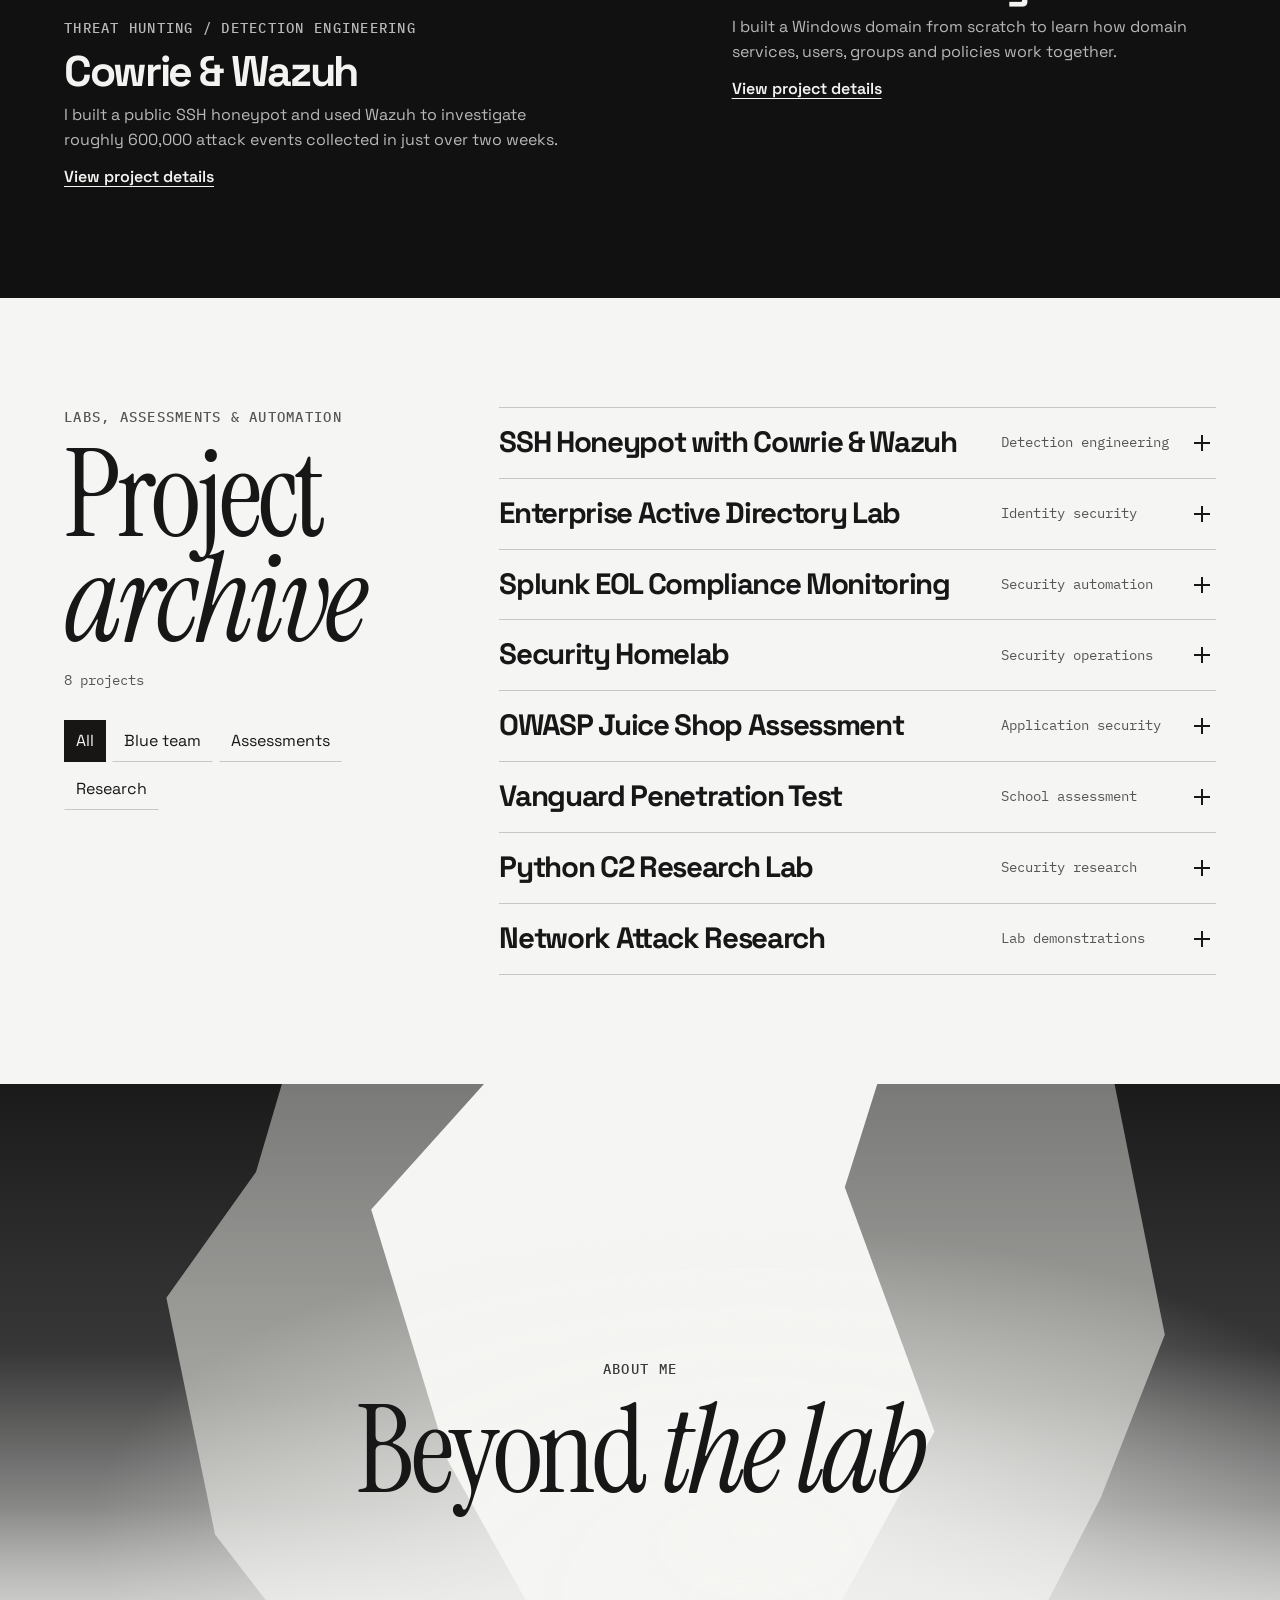
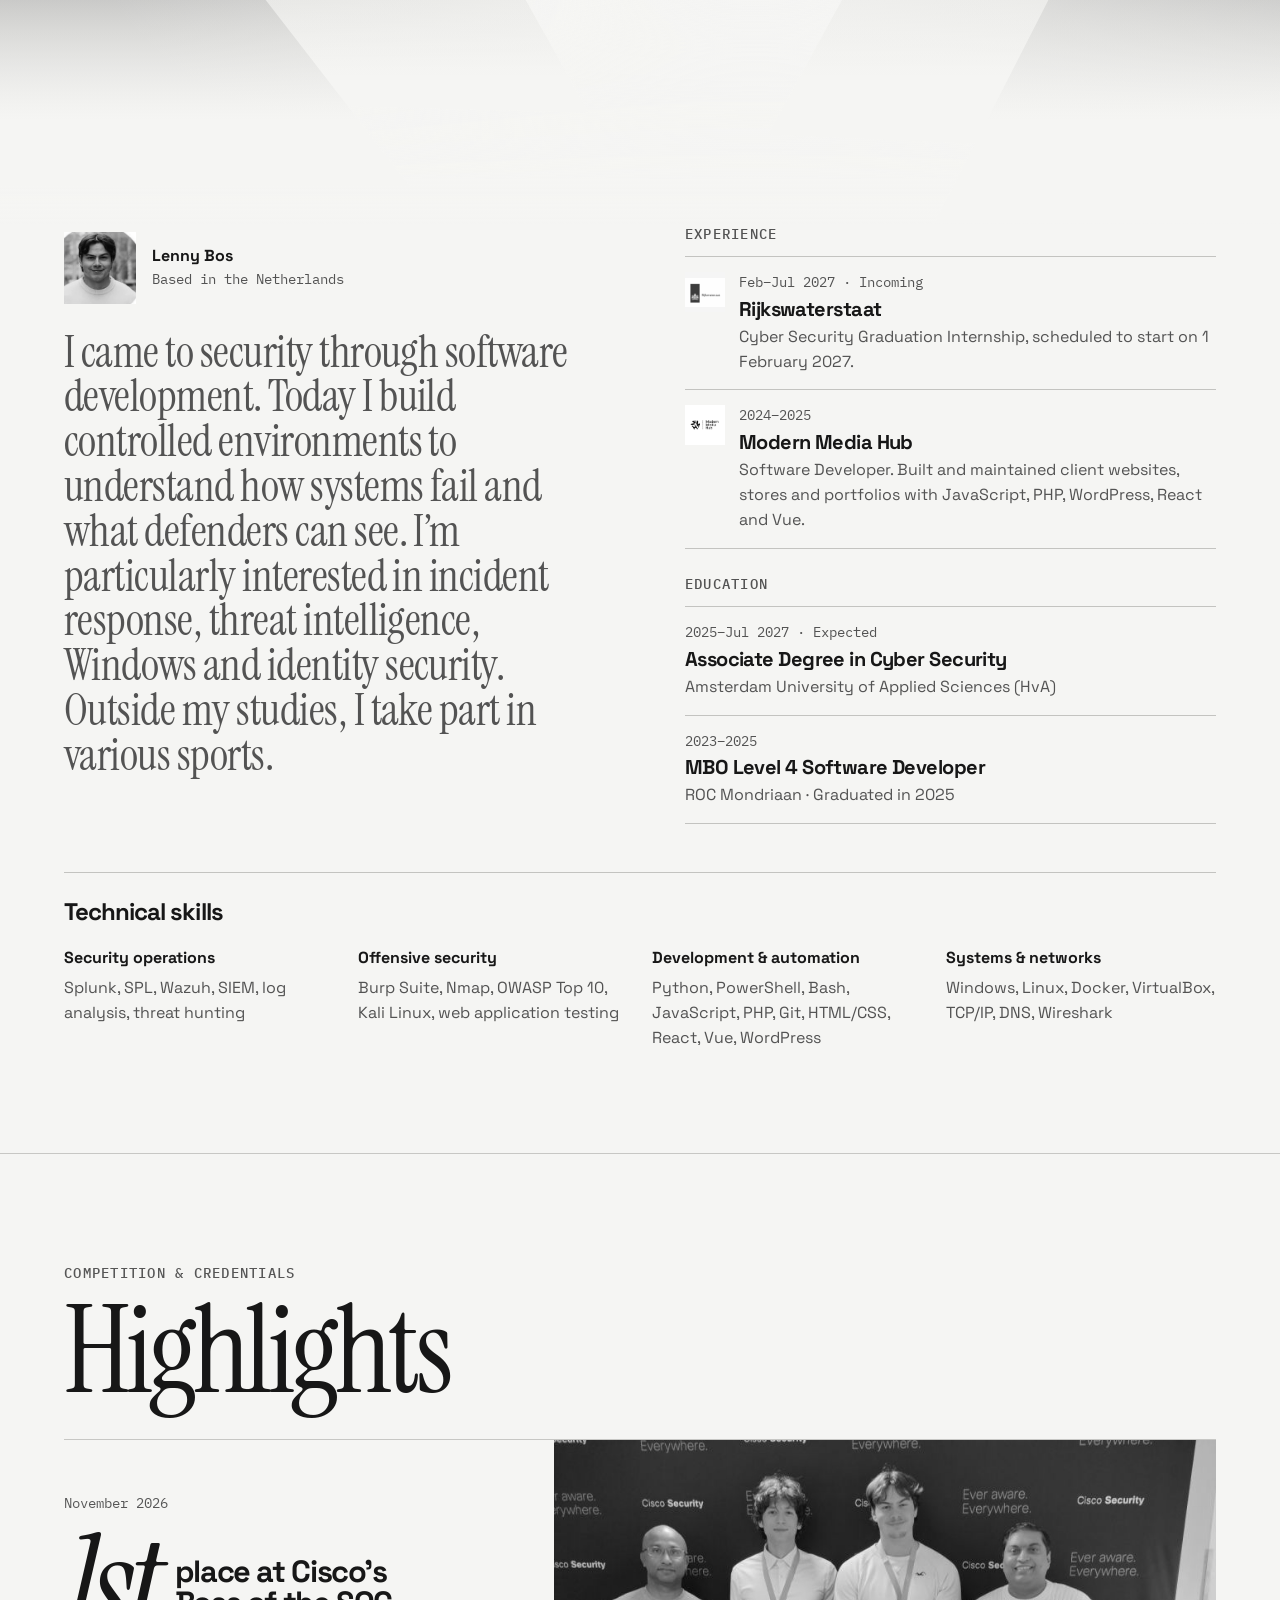
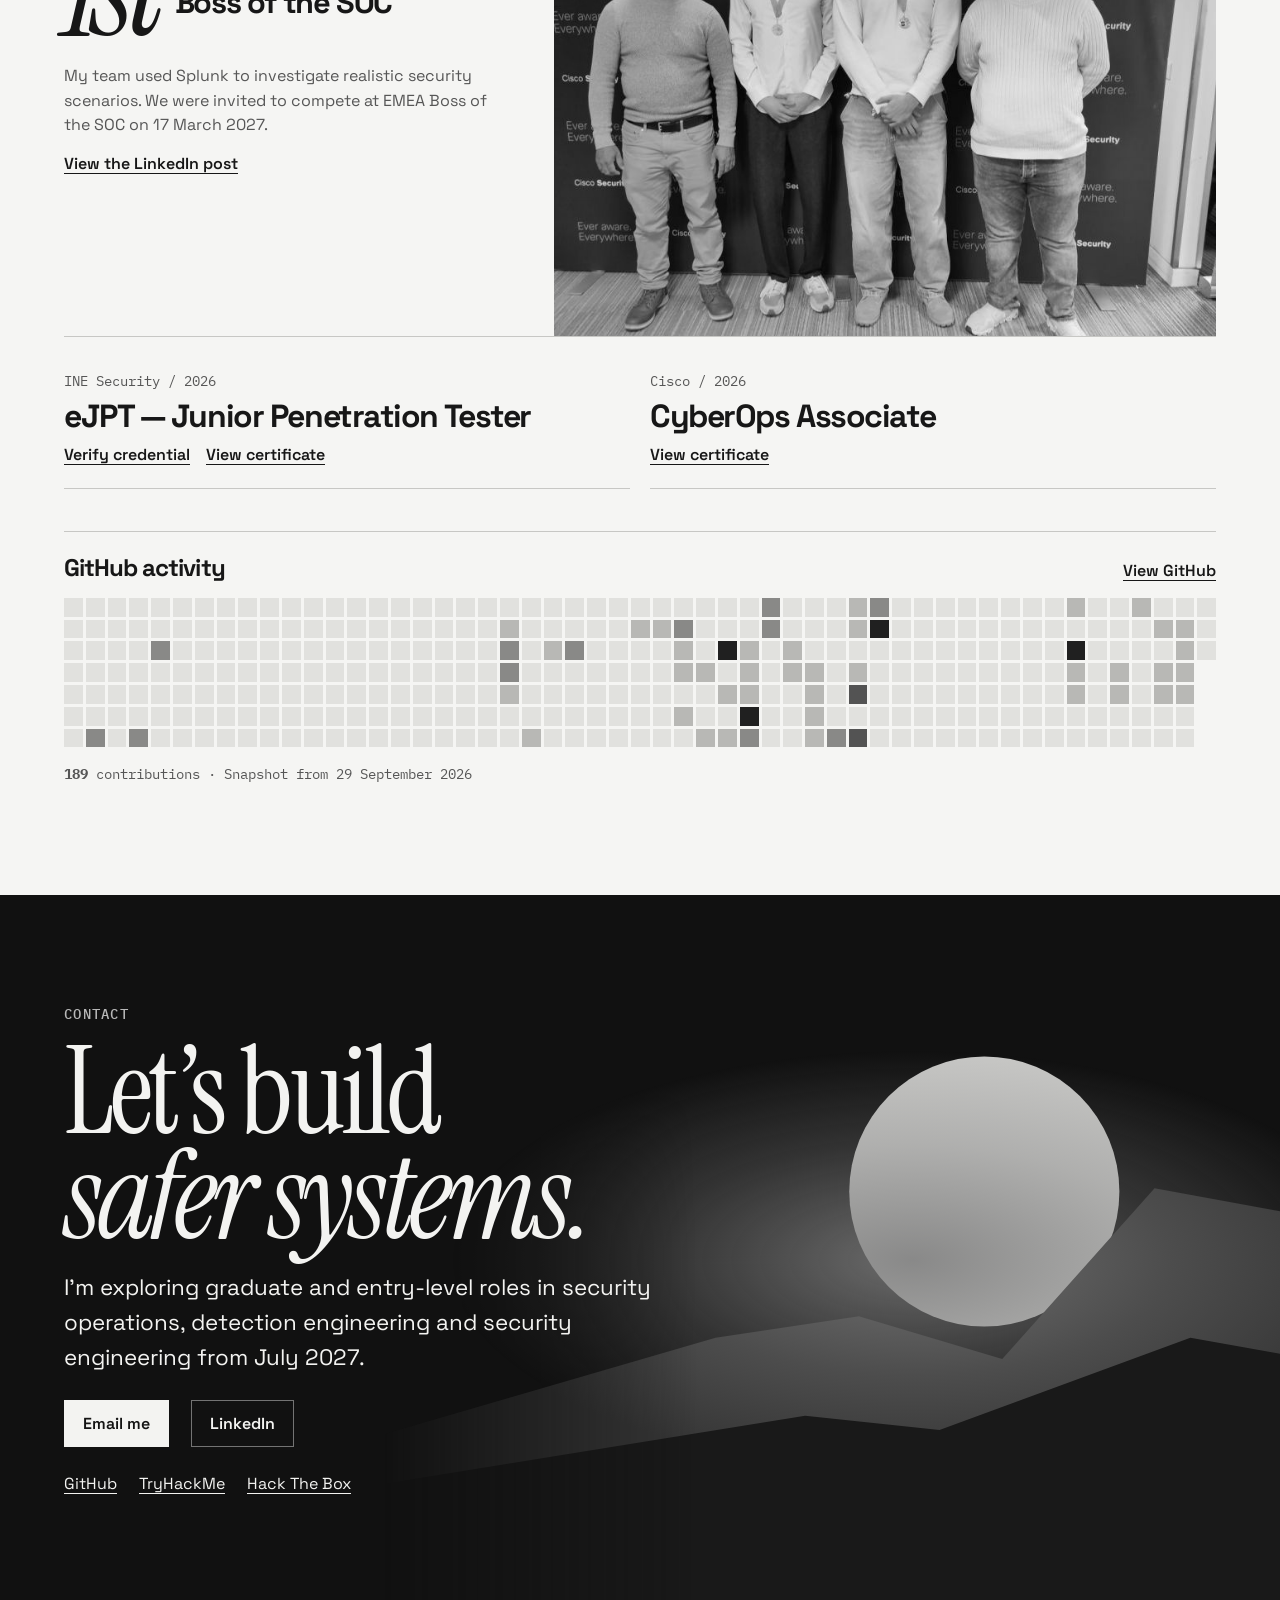
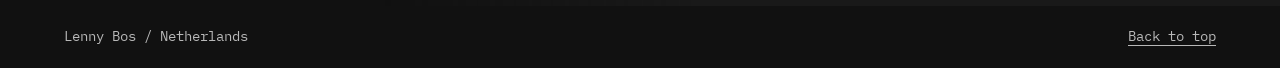
==== commit fc493973: "Added CyberOps Certificate" ====
--- a/illustrated.html
+++ b/illustrated.html
@@ -175,8 +175,8 @@
           <img src="./media/bots-first-place.jpg" alt="Medal winners and attendees in front of the Cisco Security backdrop" width="800" height="600" loading="lazy">
         </article>
         <div class="credentials" id="certifications">
-          <article><p class="mono">Cisco / 2026</p><h3>CyberOps Associate</h3></article>
           <article><p class="mono">INE Security / 2026</p><h3>eJPT — Junior Penetration Tester</h3><div class="credential-links"><a class="text-link" href="https://certs.ine.com/be597e32-3354-403e-9b17-cd4957b61afb" target="_blank" rel="noopener noreferrer">Verify credential</a><a class="text-link" href="./media/ejpt-certificate-lenny-bos.png" target="_blank" rel="noopener noreferrer">View certificate</a></div></article>
+          <article><p class="mono">Cisco / 2026</p><h3>CyberOps Associate</h3><div class="credential-links"><a class="text-link" href="./media/cyberops-certificate-lenny-bos.png" target="_blank" rel="noopener noreferrer">View certificate</a></div></article>
         </div>
         <div class="activity" id="github-activity">
           <div class="section-top"><h3>GitHub activity</h3><a class="text-link" href="https://github.com/johanlieber23" target="_blank" rel="noopener noreferrer">View GitHub</a></div>
